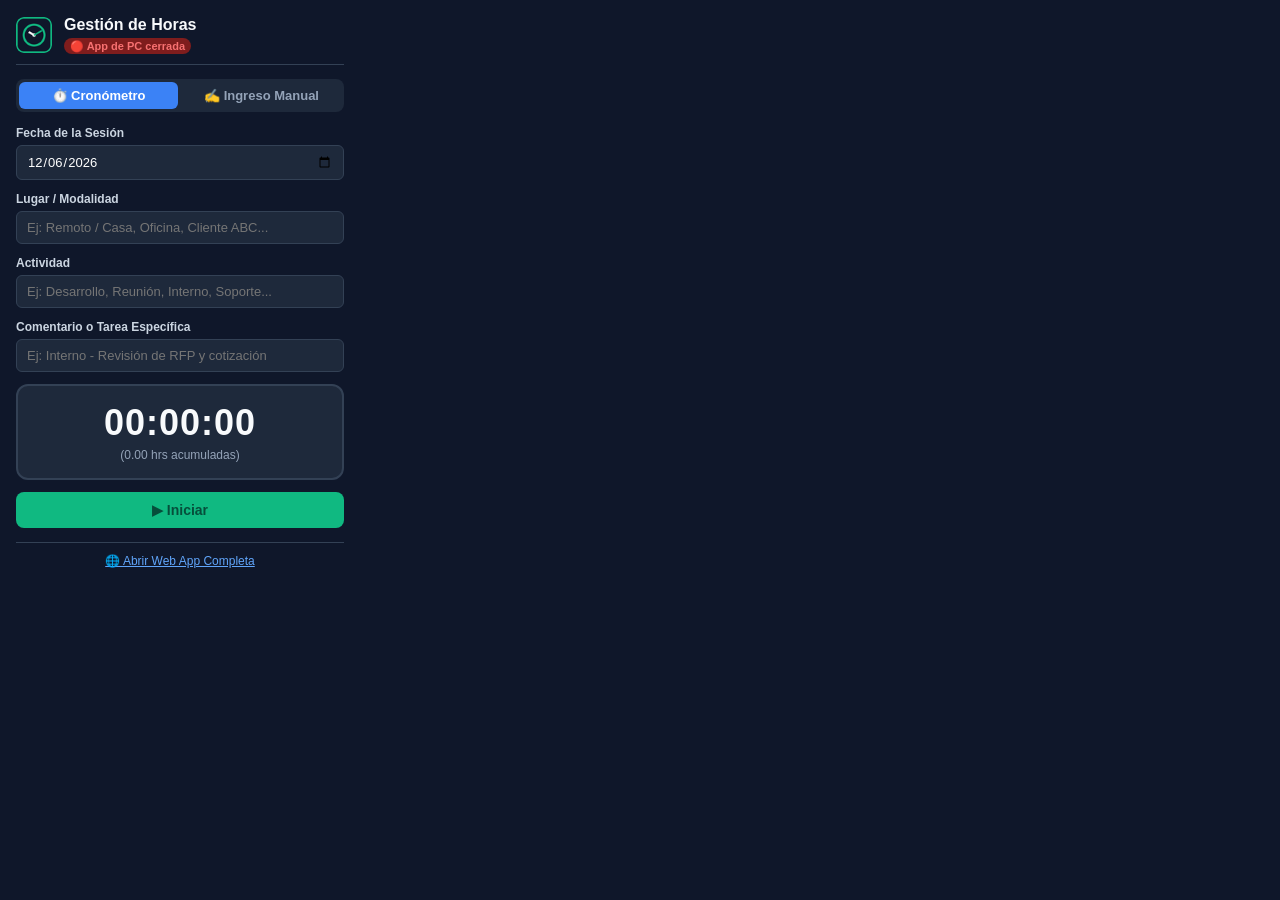
==== Extension_Firefox/popup.html @ ebb2a0ac "Initial commit: Sistema de Gestion de Horas" ====
<!DOCTYPE html>
<html lang="es">
<head>
  <meta charset="UTF-8">
  <title>Cronómetro - Gestión de Horas Pro</title>
  <link rel="stylesheet" href="popup.css">
</head>
<body>
  <div class="container">
    <!-- Header -->
    <header class="header">
      <div class="brand">
        <img src="icon48.png" alt="Logo" class="logo">
        <div>
          <h1>Gestión de Horas</h1>
          <span id="statusBadge" class="badge checking">🔴 Buscando Sistema...</span>
        </div>
      </div>
    </header>

    <!-- Pestañas de Modo -->
    <div class="tabs">
      <button id="tabCronometro" class="tab active">⏱️ Cronómetro</button>
      <button id="tabManual" class="tab">✍️ Ingreso Manual</button>
    </div>

    <!-- MODO CRONÓMETRO -->
    <div id="viewCronometro" class="view active">
      <div id="ext-quick-fill" style="display: none; margin-bottom: 4px; padding: 6px 8px; background: rgba(59, 130, 246, 0.1); border: 1px dashed rgba(59, 130, 246, 0.4); border-radius: 6px;">
        <div id="ext-quick-header" style="font-size: 11px; font-weight: 600; color: #60a5fa; display: flex; justify-content: space-between; align-items: center; cursor: pointer; user-select: none;" title="Haz clic para colapsar o mostrar">
          <span>⚡ Llenado Rápido (Anteriores)</span>
          <span id="ext-quick-toggle" style="font-size: 10px; color: #94a3b8;">▼ Mostrar</span>
        </div>
        <div id="ext-chips" style="display: none; flex-wrap: wrap; gap: 4px; max-height: 80px; overflow-y: auto; margin-top: 6px;"></div>
      </div>

      <div class="form-group">
        <label>Fecha de la Sesión</label>
        <input type="date" id="c_fecha">
        <div id="c_holiday_notice" class="ext-holiday-notice" style="display: none;"></div>
      </div>

      <div class="form-group">
        <label>Lugar / Modalidad</label>
        <input type="text" id="c_lugar" list="lugar_list" placeholder="Ej: Remoto / Casa, Oficina, Cliente ABC..." autocomplete="off">
      </div>

      <div class="form-group">
        <label>Actividad</label>
        <input type="text" id="c_actividad" list="actividad_list" placeholder="Ej: Desarrollo, Reunión, Interno, Soporte..." autocomplete="off">
      </div>

      <div class="form-group">
        <label>Comentario o Tarea Específica</label>
        <input type="text" id="c_comentario" list="comentario_list" placeholder="Ej: Interno - Revisión de RFP y cotización" autocomplete="off">
      </div>

      <!-- Pantalla del Cronómetro -->
      <div class="timer-display" id="timerContainer">
        <div id="timerClock" class="clock">00:00:00</div>
        <div id="timerHours" class="sub-hours">(0.00 hrs acumuladas)</div>
      </div>

      <!-- Botones de Control -->
      <div class="controls">
        <button id="btnStart" class="btn btn-start">▶ Iniciar</button>
        <button id="btnPause" class="btn btn-pause" style="display: none;">⏸️ Pausar</button>
        <button id="btnResume" class="btn btn-resume" style="display: none;">▶ Continuar</button>
        <button id="btnStopSave" class="btn btn-stop" style="display: none;">🛑 Detener y Guardar en Excel</button>
        <button id="btnReset" class="btn btn-reset" style="display: none;">🔄 Reiniciar Cronómetro</button>
      </div>
    </div>

    <!-- MODO MANUAL -->
    <div id="viewManual" class="view">
      <div class="form-group">
        <label>Fecha de la Sesión</label>
        <input type="date" id="m_fecha">
        <div id="m_holiday_notice" class="ext-holiday-notice" style="display: none;"></div>
      </div>

      <div class="form-group">
        <label>Lugar / Modalidad</label>
        <input type="text" id="m_lugar" list="lugar_list" placeholder="Ej: Remoto / Casa, Oficina, Cliente ABC..." autocomplete="off">
      </div>

      <div class="form-group">
        <label>Actividad</label>
        <input type="text" id="m_actividad" list="actividad_list" placeholder="Ej: Desarrollo, Reunión, Interno, Soporte..." autocomplete="off">
      </div>

      <div class="form-group">
        <label>Horas Trabajadas</label>
        <input type="number" id="m_horas" step="0.25" min="0.25" placeholder="Ej: 1.5">
        <div class="quick-hours-ext" style="display: flex; gap: 4px; margin-top: 4px; flex-wrap: wrap;">
          <button type="button" class="btn-quick-h" data-val="0.5">+0.5h</button>
          <button type="button" class="btn-quick-h" data-val="1.0">1.0h</button>
          <button type="button" class="btn-quick-h" data-val="1.5">1.5h</button>
          <button type="button" class="btn-quick-h" data-val="2.0">2.0h</button>
          <button type="button" class="btn-quick-h" data-val="3.0">3.0h</button>
          <button type="button" class="btn-quick-h" data-val="4.0">4.0h</button>
          <button type="button" class="btn-quick-h" data-val="8.0">8.0h</button>
        </div>
      </div>

      <div class="form-group">
        <label>Comentario o Tarea</label>
        <input type="text" id="m_comentario" list="comentario_list" placeholder="Ej: Reunión con cliente sobre avance" autocomplete="off">
      </div>

      <button id="btnSaveManual" class="btn btn-start" style="width: 100%; margin-top: 8px;">💾 Guardar Registro</button>
    </div>

    <!-- Sugerencias para autocompletado inteligente -->
    <datalist id="lugar_list"></datalist>
    <datalist id="actividad_list"></datalist>
    <datalist id="comentario_list"></datalist>

    <!-- Mensaje Toast -->
    <div id="toast" class="toast"></div>

    <!-- Footer -->
    <footer class="footer">
      <button id="btnOpenApp" class="link-btn">🌐 Abrir Web App Completa</button>
    </footer>
  </div>

  <script src="popup.js"></script>
</body>
</html>
---- Extension_Firefox/popup.css ----
* {
  box-sizing: border-box;
  margin: 0;
  padding: 0;
  font-family: -apple-system, BlinkMacSystemFont, "Segoe UI", Roboto, Helvetica, Arial, sans-serif;
}

body {
  width: 360px;
  background-color: #0f172a;
  color: #f8fafc;
  padding: 16px;
}

.container {
  display: flex;
  flex-direction: column;
  gap: 14px;
}

/* Header */
.header {
  border-bottom: 1px solid #334155;
  padding-bottom: 10px;
}

.brand {
  display: flex;
  align-items: center;
  gap: 12px;
}

.logo {
  width: 36px;
  height: 36px;
  border-radius: 8px;
}

h1 {
  font-size: 16px;
  font-weight: 700;
  color: #f8fafc;
  margin-bottom: 2px;
}

.badge {
  font-size: 11px;
  padding: 2px 6px;
  border-radius: 12px;
  font-weight: 600;
}
.badge.connected { background: #064e3b; color: #34d399; }
.badge.disconnected { background: #7f1d1d; color: #f87171; }
.badge.checking { background: #334155; color: #cbd5e1; }

/* Tabs */
.tabs {
  display: flex;
  background: #1e293b;
  padding: 3px;
  border-radius: 8px;
  gap: 4px;
}

.tab {
  flex: 1;
  background: transparent;
  border: none;
  color: #94a3b8;
  padding: 6px;
  font-size: 13px;
  font-weight: 600;
  border-radius: 6px;
  cursor: pointer;
  transition: all 0.2s;
}

.tab.active {
  background: #3b82f6;
  color: white;
}

/* Views */
.view { display: none; flex-direction: column; gap: 12px; }
.view.active { display: flex; }

/* Form Elements */
.form-group {
  display: flex;
  flex-direction: column;
  gap: 5px;
}

label {
  font-size: 12px;
  font-weight: 600;
  color: #cbd5e1;
}

select, input {
  background: #1e293b;
  border: 1px solid #334155;
  color: white;
  padding: 8px 10px;
  border-radius: 6px;
  font-size: 13px;
  outline: none;
  transition: border-color 0.2s;
}

select:focus, input:focus {
  border-color: #10b981;
}

/* Timer Display */
.timer-display {
  background: #1e293b;
  border: 2px solid #334155;
  border-radius: 12px;
  padding: 16px;
  text-align: center;
  transition: all 0.3s;
}

.timer-display.running {
  border-color: #10b981;
  box-shadow: 0 0 15px rgba(16, 185, 129, 0.2);
}

.timer-display.paused {
  border-color: #f59e0b;
}

.clock {
  font-size: 36px;
  font-weight: 800;
  font-variant-numeric: tabular-nums;
  color: #f8fafc;
  letter-spacing: 1px;
}

.sub-hours {
  font-size: 12px;
  color: #94a3b8;
  margin-top: 4px;
}

/* Buttons */
.controls {
  display: flex;
  flex-direction: column;
  gap: 8px;
}

.btn {
  border: none;
  padding: 10px;
  border-radius: 8px;
  font-size: 14px;
  font-weight: 700;
  cursor: pointer;
  transition: all 0.2s;
  display: flex;
  align-items: center;
  justify-content: center;
  gap: 6px;
}

.btn-start { background: #10b981; color: #064e3b; }
.btn-start:hover { background: #059669; color: white; }

.btn-pause { background: #f59e0b; color: #451a03; }
.btn-pause:hover { background: #d97706; color: white; }

.btn-resume { background: #3b82f6; color: #1e3a8a; }
.btn-resume:hover { background: #2563eb; color: white; }

.btn-stop { background: #ef4444; color: white; }
.btn-stop:hover { background: #dc2626; }

.btn-reset { background: #334155; color: #cbd5e1; }
.btn-reset:hover { background: #475569; color: white; }

/* Toast */
.toast {
  display: none;
  padding: 8px 12px;
  border-radius: 6px;
  font-size: 12px;
  font-weight: 600;
  text-align: center;
}
.toast.success { background: #064e3b; color: #34d399; border: 1px solid #059669; }
.toast.error { background: #7f1d1d; color: #f87171; border: 1px solid #dc2626; }

/* Footer */
.footer {
  border-top: 1px solid #334155;
  padding-top: 8px;
  text-align: center;
}

.link-btn {
  background: none;
  border: none;
  color: #60a5fa;
  font-size: 12px;
  cursor: pointer;
  text-decoration: underline;
}
.link-btn:hover { color: #93c5fd; }

/* Botones rápidos de horas en extensión */
.btn-quick-h {
  background: #1e293b;
  border: 1px solid #3b82f6;
  color: #60a5fa;
  padding: 3px 7px;
  border-radius: 4px;
  font-size: 11px;
  font-weight: 600;
  cursor: pointer;
  transition: all 0.15s;
}
.btn-quick-h:hover {
  background: #3b82f6;
  color: white;
}

/* Chips de llenado rápido en extensión */
.ext-chip {
  background: #1e293b;
  border: 1px solid #334155;
  color: #e2e8f0;
  padding: 3px 8px;
  border-radius: 12px;
  font-size: 11px;
  cursor: pointer;
  display: inline-flex;
  align-items: center;
  gap: 4px;
  transition: all 0.15s;
}
.ext-chip:hover {
  background: #3b82f6;
  border-color: #60a5fa;
  color: white;
.ext-holiday-notice {
  background: rgba(239, 68, 68, 0.15);
  border: 1px dashed rgba(239, 68, 68, 0.5);
  color: #fca5a5;
  font-size: 11.5px;
  border-radius: 6px;
  padding: 8px 10px;
  margin-top: 6px;
  margin-bottom: 8px;
  display: flex;
  align-items: center;
  gap: 6px;
  line-height: 1.3;
}
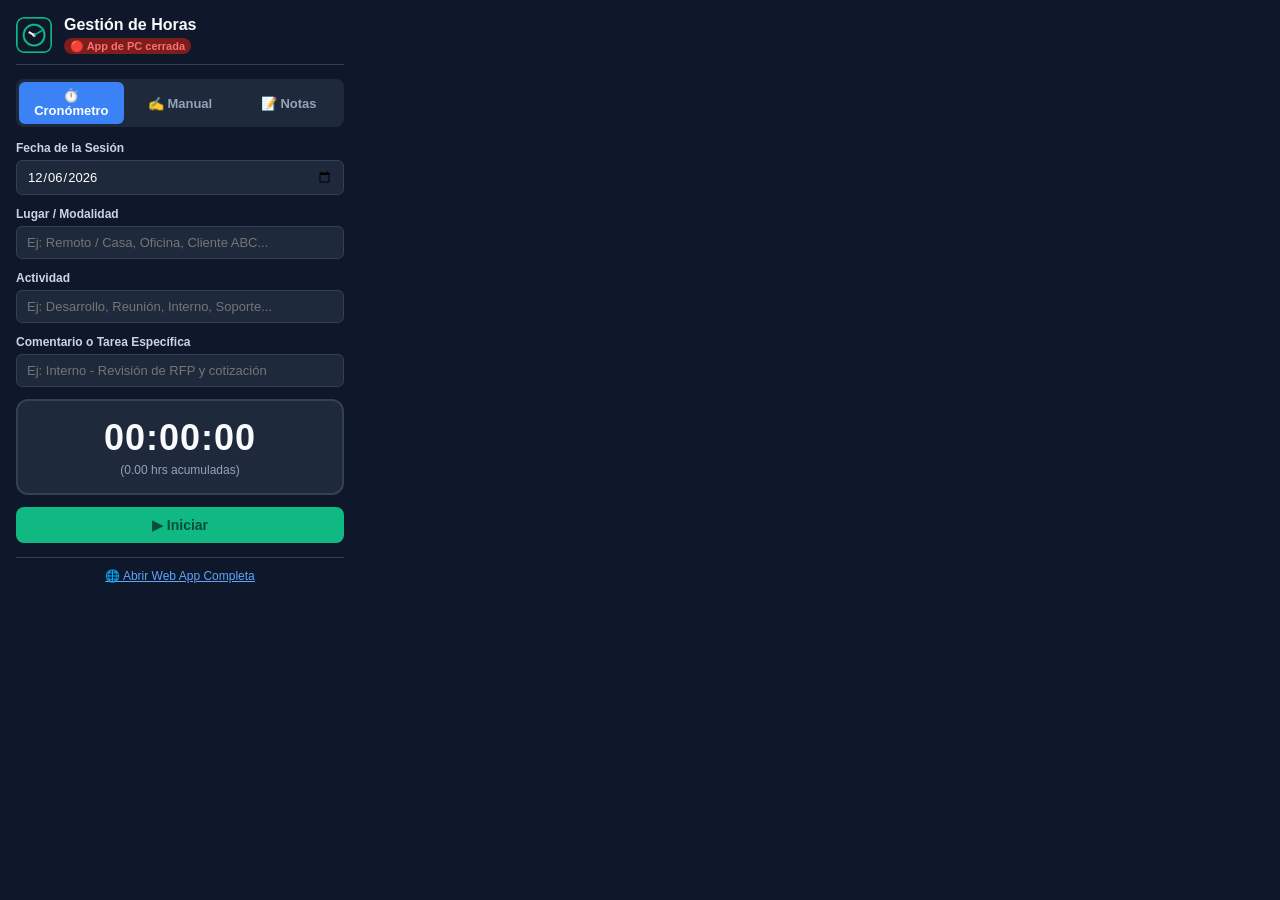
==== commit 0eb936b7: "feat: soporte de notas rapidas con temas y subtemas en extension de navegador y firefox" ====
--- a/Extension_Firefox/popup.html
+++ b/Extension_Firefox/popup.html
@@ -21,7 +21,8 @@
     <!-- Pestañas de Modo -->
     <div class="tabs">
       <button id="tabCronometro" class="tab active">⏱️ Cronómetro</button>
-      <button id="tabManual" class="tab">✍️ Ingreso Manual</button>
+      <button id="tabManual" class="tab">✍️ Manual</button>
+      <button id="tabNota" class="tab">📝 Notas</button>
     </div>
 
     <!-- MODO CRONÓMETRO -->
@@ -111,10 +112,38 @@
       <button id="btnSaveManual" class="btn btn-start" style="width: 100%; margin-top: 8px;">💾 Guardar Registro</button>
     </div>
 
+    <!-- MODO NOTAS & APUNTES -->
+    <div id="viewNota" class="view">
+      <div class="form-group">
+        <label>Título del Apunte / Nota</label>
+        <input type="text" id="n_titulo" placeholder="Ej: Revisar bitácora, temas clave..." autocomplete="off">
+      </div>
+
+      <div style="display: flex; gap: 8px;">
+        <div class="form-group" style="flex: 1;">
+          <label>Tema / Libro</label>
+          <input type="text" id="n_tema" list="temas_list_ext" placeholder="Ej: Configuración" autocomplete="off">
+        </div>
+        <div class="form-group" style="flex: 1;">
+          <label>Subtema / Cap.</label>
+          <input type="text" id="n_subtema" list="subtemas_list_ext" placeholder="Ej: Ajustes" autocomplete="off">
+        </div>
+      </div>
+
+      <div class="form-group">
+        <label>Contenido y Apuntes</label>
+        <textarea id="n_contenido" rows="3" style="width: 100%; background: #1e293b; border: 1px solid #334155; border-radius: 6px; padding: 8px; color: #f8fafc; font-family: inherit; font-size: 12px; resize: vertical;" placeholder="Escribe aquí los apuntes que necesitas tener presente..."></textarea>
+      </div>
+
+      <button id="btnSaveNota" class="btn btn-start" style="width: 100%; margin-top: 4px; background: #0284c7;">💾 Guardar en mis Notas</button>
+    </div>
+
     <!-- Sugerencias para autocompletado inteligente -->
     <datalist id="lugar_list"></datalist>
     <datalist id="actividad_list"></datalist>
     <datalist id="comentario_list"></datalist>
+    <datalist id="temas_list_ext"></datalist>
+    <datalist id="subtemas_list_ext"></datalist>
 
     <!-- Mensaje Toast -->
     <div id="toast" class="toast"></div>
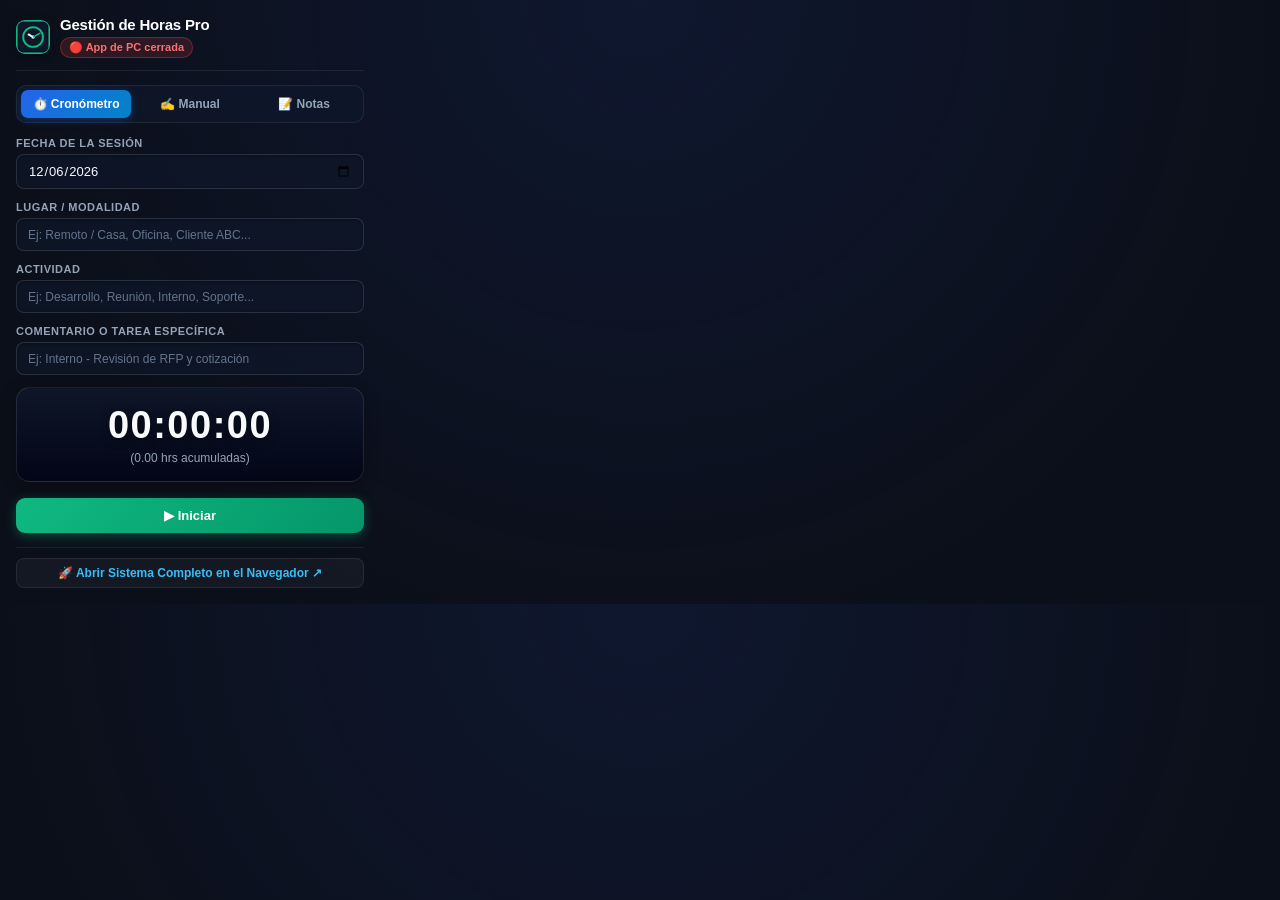
==== commit b497a3de: "feat(extension): rediseno visual moderno dark theme, hud de cronometro y pestana de notas" ====
--- a/Extension_Firefox/popup.html
+++ b/Extension_Firefox/popup.html
@@ -12,7 +12,7 @@
       <div class="brand">
         <img src="icon48.png" alt="Logo" class="logo">
         <div>
-          <h1>Gestión de Horas</h1>
+          <h1>Gestión de Horas Pro</h1>
           <span id="statusBadge" class="badge checking">🔴 Buscando Sistema...</span>
         </div>
       </div>
@@ -150,7 +150,7 @@
 
     <!-- Footer -->
     <footer class="footer">
-      <button id="btnOpenApp" class="link-btn">🌐 Abrir Web App Completa</button>
+      <button id="btnOpenApp" class="link-btn">🚀 Abrir Sistema Completo en el Navegador ↗</button>
     </footer>
   </div>
 
--- a/Extension_Firefox/popup.css
+++ b/Extension_Firefox/popup.css
@@ -3,13 +3,15 @@
   margin: 0;
   padding: 0;
   font-family: -apple-system, BlinkMacSystemFont, "Segoe UI", Roboto, Helvetica, Arial, sans-serif;
+  -webkit-font-smoothing: antialiased;
 }
 
 body {
-  width: 360px;
-  background-color: #0f172a;
+  width: 380px;
+  background: radial-gradient(circle at 50% 0%, rgba(30, 58, 138, 0.2), transparent 75%), #0b0f19;
   color: #f8fafc;
   padding: 16px;
+  font-size: 13px;
 }
 
 .container {
@@ -20,45 +22,71 @@
 
 /* Header */
 .header {
-  border-bottom: 1px solid #334155;
-  padding-bottom: 10px;
+  display: flex;
+  justify-content: space-between;
+  align-items: center;
+  padding-bottom: 12px;
+  border-bottom: 1px solid rgba(255, 255, 255, 0.08);
 }
 
 .brand {
   display: flex;
   align-items: center;
-  gap: 12px;
+  gap: 10px;
 }
 
 .logo {
-  width: 36px;
-  height: 36px;
-  border-radius: 8px;
+  width: 34px;
+  height: 34px;
+  border-radius: 9px;
+  box-shadow: 0 2px 8px rgba(0, 0, 0, 0.4);
 }
 
 h1 {
-  font-size: 16px;
+  font-size: 15px;
   font-weight: 700;
-  color: #f8fafc;
-  margin-bottom: 2px;
+  color: #ffffff;
+  letter-spacing: -0.2px;
+  line-height: 1.2;
 }
 
 .badge {
+  display: inline-flex;
+  align-items: center;
+  gap: 5px;
   font-size: 11px;
-  padding: 2px 6px;
-  border-radius: 12px;
+  padding: 3px 8px;
+  border-radius: 20px;
   font-weight: 600;
-}
-.badge.connected { background: #064e3b; color: #34d399; }
-.badge.disconnected { background: #7f1d1d; color: #f87171; }
-.badge.checking { background: #334155; color: #cbd5e1; }
-
-/* Tabs */
+  margin-top: 3px;
+  transition: all 0.3s;
+}
+
+.badge.connected {
+  background: rgba(16, 185, 129, 0.15);
+  color: #34d399;
+  border: 1px solid rgba(16, 185, 129, 0.35);
+}
+
+.badge.disconnected {
+  background: rgba(239, 68, 68, 0.15);
+  color: #f87171;
+  border: 1px solid rgba(239, 68, 68, 0.35);
+}
+
+.badge.checking {
+  background: rgba(148, 163, 184, 0.15);
+  color: #cbd5e1;
+  border: 1px solid rgba(148, 163, 184, 0.25);
+}
+
+/* Modern Segmented Tabs */
 .tabs {
   display: flex;
-  background: #1e293b;
-  padding: 3px;
-  border-radius: 8px;
+  background: rgba(15, 23, 42, 0.85);
+  border: 1px solid rgba(255, 255, 255, 0.08);
+  padding: 4px;
+  border-radius: 10px;
   gap: 4px;
 }
 
@@ -67,22 +95,40 @@
   background: transparent;
   border: none;
   color: #94a3b8;
-  padding: 6px;
-  font-size: 13px;
+  padding: 7px 4px;
+  font-size: 12px;
   font-weight: 600;
-  border-radius: 6px;
+  border-radius: 7px;
   cursor: pointer;
-  transition: all 0.2s;
+  transition: all 0.2s cubic-bezier(0.4, 0, 0.2, 1);
+  display: flex;
+  align-items: center;
+  justify-content: center;
+  gap: 5px;
+}
+
+.tab:hover {
+  color: #ffffff;
+  background: rgba(255, 255, 255, 0.05);
 }
 
 .tab.active {
-  background: #3b82f6;
-  color: white;
+  background: linear-gradient(135deg, #2563eb, #0284c7);
+  color: #ffffff;
+  font-weight: 700;
+  box-shadow: 0 2px 8px rgba(37, 99, 235, 0.35);
 }
 
 /* Views */
-.view { display: none; flex-direction: column; gap: 12px; }
-.view.active { display: flex; }
+.view {
+  display: none;
+  flex-direction: column;
+  gap: 12px;
+}
+
+.view.active {
+  display: flex;
+}
 
 /* Form Elements */
 .form-group {
@@ -92,170 +138,299 @@
 }
 
 label {
-  font-size: 12px;
-  font-weight: 600;
-  color: #cbd5e1;
-}
-
-select, input {
-  background: #1e293b;
-  border: 1px solid #334155;
-  color: white;
-  padding: 8px 10px;
-  border-radius: 6px;
+  font-size: 11px;
+  font-weight: 700;
+  color: #94a3b8;
+  text-transform: uppercase;
+  letter-spacing: 0.5px;
+  display: flex;
+  align-items: center;
+  gap: 5px;
+}
+
+select, input, textarea {
+  background: rgba(15, 23, 42, 0.7);
+  border: 1px solid rgba(255, 255, 255, 0.12);
+  color: #f8fafc;
+  padding: 8px 11px;
+  border-radius: 8px;
   font-size: 13px;
   outline: none;
-  transition: border-color 0.2s;
-}
-
-select:focus, input:focus {
-  border-color: #10b981;
-}
-
-/* Timer Display */
+  transition: all 0.2s;
+  box-shadow: inset 0 1px 3px rgba(0, 0, 0, 0.3);
+}
+
+select:focus, input:focus, textarea:focus {
+  border-color: #38bdf8;
+  box-shadow: 0 0 0 3px rgba(56, 189, 248, 0.18), inset 0 1px 3px rgba(0, 0, 0, 0.3);
+  background: rgba(15, 23, 42, 0.95);
+}
+
+input::placeholder, textarea::placeholder {
+  color: #64748b;
+  font-size: 12px;
+}
+
+/* Timer Display HUD */
 .timer-display {
-  background: #1e293b;
-  border: 2px solid #334155;
-  border-radius: 12px;
+  background: linear-gradient(180deg, rgba(15, 23, 42, 0.9) 0%, rgba(2, 6, 23, 0.95) 100%);
+  border: 1px solid rgba(255, 255, 255, 0.1);
+  border-radius: 14px;
   padding: 16px;
   text-align: center;
-  transition: all 0.3s;
+  position: relative;
+  overflow: hidden;
+  box-shadow: 0 4px 16px rgba(0, 0, 0, 0.3);
+  transition: all 0.3s cubic-bezier(0.4, 0, 0.2, 1);
 }
 
 .timer-display.running {
   border-color: #10b981;
-  box-shadow: 0 0 15px rgba(16, 185, 129, 0.2);
+  box-shadow: 0 0 20px rgba(16, 185, 129, 0.25), inset 0 0 15px rgba(16, 185, 129, 0.05);
 }
 
 .timer-display.paused {
   border-color: #f59e0b;
+  box-shadow: 0 0 20px rgba(245, 158, 11, 0.2), inset 0 0 15px rgba(245, 158, 11, 0.05);
 }
 
 .clock {
-  font-size: 36px;
+  font-size: 38px;
   font-weight: 800;
   font-variant-numeric: tabular-nums;
   color: #f8fafc;
-  letter-spacing: 1px;
+  letter-spacing: 1.5px;
+  text-shadow: 0 2px 10px rgba(0, 0, 0, 0.5);
+}
+
+.timer-display.running .clock {
+  color: #34d399;
+  text-shadow: 0 0 16px rgba(52, 211, 153, 0.4);
+}
+
+.timer-display.paused .clock {
+  color: #fbbf24;
+  text-shadow: 0 0 16px rgba(251, 191, 36, 0.4);
 }
 
 .sub-hours {
   font-size: 12px;
   color: #94a3b8;
   margin-top: 4px;
-}
-
-/* Buttons */
+  font-weight: 500;
+}
+
+/* Controls & Buttons */
 .controls {
   display: flex;
   flex-direction: column;
   gap: 8px;
+  margin-top: 4px;
 }
 
 .btn {
   border: none;
-  padding: 10px;
-  border-radius: 8px;
-  font-size: 14px;
+  padding: 10px 14px;
+  border-radius: 9px;
+  font-size: 13px;
   font-weight: 700;
   cursor: pointer;
-  transition: all 0.2s;
+  transition: all 0.2s cubic-bezier(0.4, 0, 0.2, 1);
   display: flex;
   align-items: center;
   justify-content: center;
-  gap: 6px;
-}
-
-.btn-start { background: #10b981; color: #064e3b; }
-.btn-start:hover { background: #059669; color: white; }
-
-.btn-pause { background: #f59e0b; color: #451a03; }
-.btn-pause:hover { background: #d97706; color: white; }
-
-.btn-resume { background: #3b82f6; color: #1e3a8a; }
-.btn-resume:hover { background: #2563eb; color: white; }
-
-.btn-stop { background: #ef4444; color: white; }
-.btn-stop:hover { background: #dc2626; }
-
-.btn-reset { background: #334155; color: #cbd5e1; }
-.btn-reset:hover { background: #475569; color: white; }
-
-/* Toast */
-.toast {
-  display: none;
-  padding: 8px 12px;
+  gap: 7px;
+  box-shadow: 0 2px 8px rgba(0, 0, 0, 0.25);
+}
+
+.btn:hover {
+  transform: translateY(-1.5px);
+}
+
+.btn:active {
+  transform: translateY(0);
+}
+
+.btn-start {
+  background: linear-gradient(135deg, #10b981, #059669);
+  color: #ffffff;
+  box-shadow: 0 3px 12px rgba(16, 185, 129, 0.35);
+}
+.btn-start:hover {
+  box-shadow: 0 5px 16px rgba(16, 185, 129, 0.45);
+}
+
+.btn-pause {
+  background: linear-gradient(135deg, #f59e0b, #d97706);
+  color: #ffffff;
+  box-shadow: 0 3px 12px rgba(245, 158, 11, 0.35);
+}
+.btn-pause:hover {
+  box-shadow: 0 5px 16px rgba(245, 158, 11, 0.45);
+}
+
+.btn-resume {
+  background: linear-gradient(135deg, #3b82f6, #2563eb);
+  color: #ffffff;
+  box-shadow: 0 3px 12px rgba(59, 130, 246, 0.35);
+}
+.btn-resume:hover {
+  box-shadow: 0 5px 16px rgba(59, 130, 246, 0.45);
+}
+
+.btn-stop {
+  background: linear-gradient(135deg, #ef4444, #dc2626);
+  color: #ffffff;
+  box-shadow: 0 3px 12px rgba(239, 68, 68, 0.35);
+}
+.btn-stop:hover {
+  box-shadow: 0 5px 16px rgba(239, 68, 68, 0.45);
+}
+
+.btn-reset {
+  background: rgba(255, 255, 255, 0.08);
+  border: 1px solid rgba(255, 255, 255, 0.1);
+  color: #cbd5e1;
+}
+.btn-reset:hover {
+  background: rgba(255, 255, 255, 0.15);
+  color: #ffffff;
+}
+
+/* Quick Hours Chips */
+.quick-hours-ext {
+  display: flex;
+  gap: 5px;
+  margin-top: 5px;
+  flex-wrap: wrap;
+}
+
+.btn-quick-h {
+  background: rgba(56, 189, 248, 0.08);
+  border: 1px solid rgba(56, 189, 248, 0.25);
+  color: #38bdf8;
+  padding: 4px 8px;
   border-radius: 6px;
-  font-size: 12px;
-  font-weight: 600;
-  text-align: center;
-}
-.toast.success { background: #064e3b; color: #34d399; border: 1px solid #059669; }
-.toast.error { background: #7f1d1d; color: #f87171; border: 1px solid #dc2626; }
-
-/* Footer */
-.footer {
-  border-top: 1px solid #334155;
-  padding-top: 8px;
-  text-align: center;
-}
-
-.link-btn {
-  background: none;
-  border: none;
-  color: #60a5fa;
-  font-size: 12px;
-  cursor: pointer;
-  text-decoration: underline;
-}
-.link-btn:hover { color: #93c5fd; }
-
-/* Botones rápidos de horas en extensión */
-.btn-quick-h {
-  background: #1e293b;
-  border: 1px solid #3b82f6;
-  color: #60a5fa;
-  padding: 3px 7px;
-  border-radius: 4px;
   font-size: 11px;
   font-weight: 600;
   cursor: pointer;
   transition: all 0.15s;
 }
+
 .btn-quick-h:hover {
-  background: #3b82f6;
-  color: white;
-}
-
-/* Chips de llenado rápido en extensión */
+  background: #0284c7;
+  border-color: #0284c7;
+  color: #ffffff;
+  transform: translateY(-1px);
+}
+
+/* Quick Fill Drawer (Anteriores) */
+#ext-quick-fill {
+  background: rgba(30, 41, 59, 0.5) !important;
+  border: 1px solid rgba(255, 255, 255, 0.08) !important;
+  border-radius: 9px !important;
+  padding: 8px 10px !important;
+}
+
 .ext-chip {
-  background: #1e293b;
-  border: 1px solid #334155;
-  color: #e2e8f0;
-  padding: 3px 8px;
+  background: rgba(15, 23, 42, 0.8);
+  border: 1px solid rgba(255, 255, 255, 0.12);
+  color: #cbd5e1;
+  padding: 4px 9px;
   border-radius: 12px;
   font-size: 11px;
+  font-weight: 500;
   cursor: pointer;
   display: inline-flex;
   align-items: center;
   gap: 4px;
   transition: all 0.15s;
 }
+
 .ext-chip:hover {
-  background: #3b82f6;
-  border-color: #60a5fa;
-  color: white;
+  background: #2563eb;
+  border-color: #3b82f6;
+  color: #ffffff;
+  transform: translateY(-1px);
+}
+
+/* Holiday notice */
 .ext-holiday-notice {
-  background: rgba(239, 68, 68, 0.15);
-  border: 1px dashed rgba(239, 68, 68, 0.5);
+  background: rgba(239, 68, 68, 0.12);
+  border: 1px dashed rgba(239, 68, 68, 0.4);
   color: #fca5a5;
   font-size: 11.5px;
-  border-radius: 6px;
-  padding: 8px 10px;
-  margin-top: 6px;
-  margin-bottom: 8px;
+  border-radius: 7px;
+  padding: 7px 10px;
+  margin-top: 5px;
   display: flex;
   align-items: center;
   gap: 6px;
   line-height: 1.3;
 }
+
+/* Toast */
+.toast {
+  display: none;
+  padding: 9px 14px;
+  border-radius: 8px;
+  font-size: 12px;
+  font-weight: 600;
+  text-align: center;
+  box-shadow: 0 4px 14px rgba(0, 0, 0, 0.4);
+  animation: slideUp 0.25s ease-out;
+}
+
+@keyframes slideUp {
+  from { opacity: 0; transform: translateY(6px); }
+  to { opacity: 1; transform: translateY(0); }
+}
+
+.toast.connected, .toast.success {
+  background: rgba(6, 78, 59, 0.9);
+  color: #34d399;
+  border: 1px solid #059669;
+}
+
+.toast.disconnected, .toast.error {
+  background: rgba(127, 29, 29, 0.9);
+  color: #f87171;
+  border: 1px solid #dc2626;
+}
+
+.toast.checking {
+  background: rgba(30, 41, 59, 0.9);
+  color: #38bdf8;
+  border: 1px solid rgba(56, 189, 248, 0.3);
+}
+
+/* Footer */
+.footer {
+  border-top: 1px solid rgba(255, 255, 255, 0.08);
+  padding-top: 10px;
+  text-align: center;
+}
+
+.link-btn {
+  background: rgba(255, 255, 255, 0.04);
+  border: 1px solid rgba(255, 255, 255, 0.08);
+  color: #38bdf8;
+  font-size: 12px;
+  font-weight: 600;
+  padding: 7px 14px;
+  border-radius: 8px;
+  cursor: pointer;
+  text-decoration: none;
+  display: inline-flex;
+  align-items: center;
+  justify-content: center;
+  gap: 6px;
+  width: 100%;
+  transition: all 0.2s;
+}
+
+.link-btn:hover {
+  background: rgba(56, 189, 248, 0.12);
+  border-color: rgba(56, 189, 248, 0.3);
+  color: #7dd3fc;
+}
